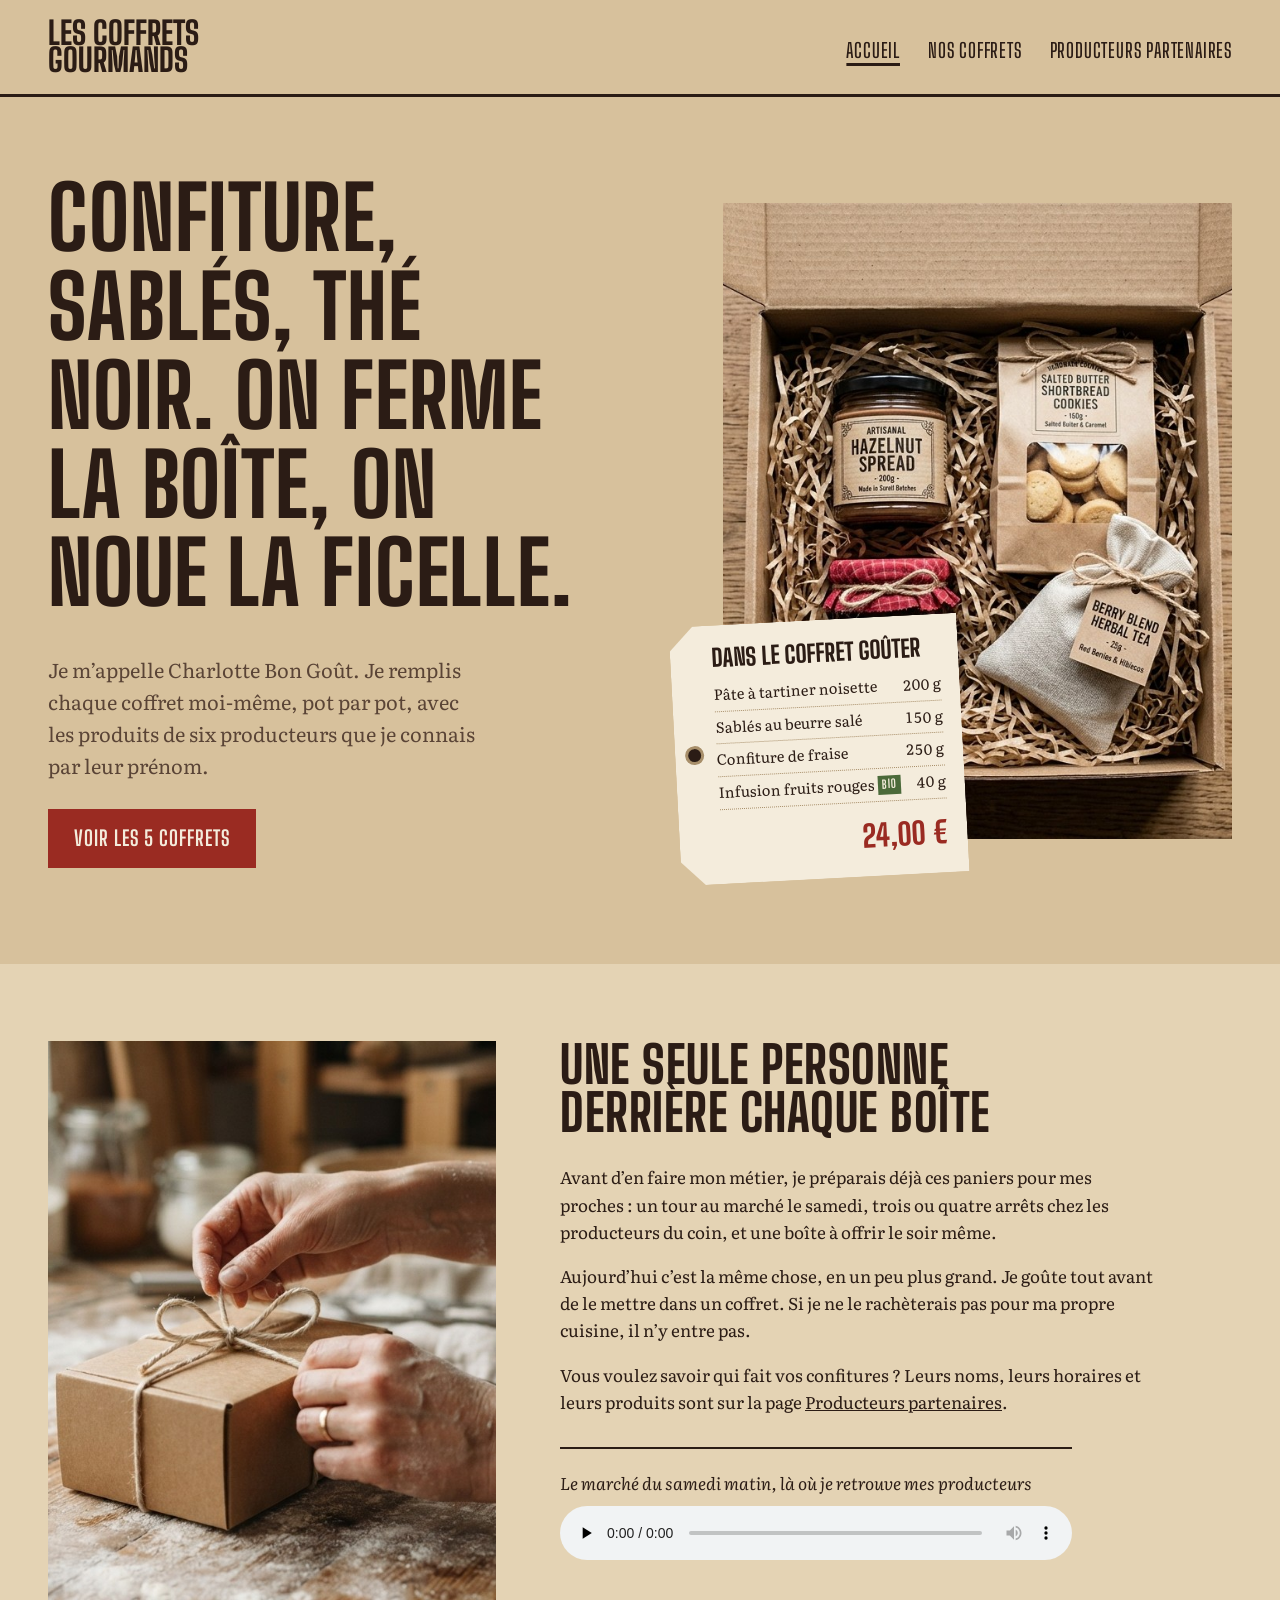
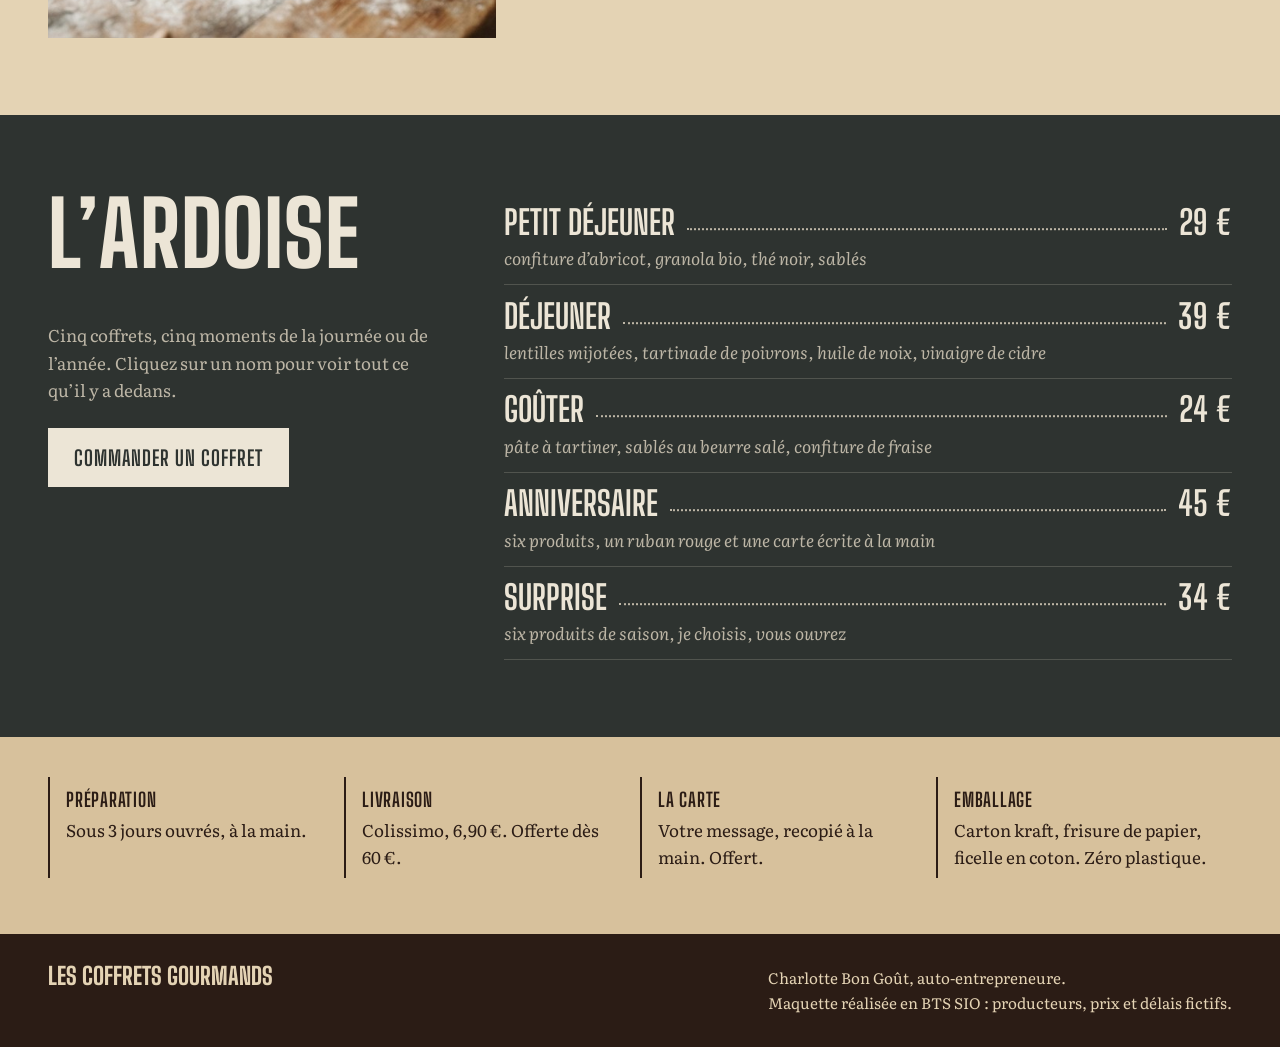
==== index.html @ 6a2af17c "Transforme le dépôt en projet Les Coffrets Gourmands Le site passe à la racine (prêt pour GitHub Pag" ====
<!DOCTYPE html>
<html lang="fr">
<head>
  <meta charset="UTF-8">
  <meta name="viewport" content="width=device-width, initial-scale=1.0">
  <title>Les Coffrets Gourmands | Coffrets composés à la main par Charlotte Bon Goût</title>
  <meta name="description" content="Cinq coffrets gourmands composés à la main&nbsp;: confitures, sablés, pâtes à tartiner, huiles, épices et thés de producteurs locaux.">
  <link rel="preload" href="polices/big-shoulders-display.woff2" as="font" type="font/woff2" crossorigin>
  <link rel="stylesheet" href="style.css">
</head>
<body>

  <header class="entete">
    <a class="marque" href="index.html">Les Coffrets<br>Gourmands</a>
    <nav>
      <ul>
        <li><a href="index.html" aria-current="page">Accueil</a></li>
        <li><a href="coffrets.html">Nos coffrets</a></li>
        <li><a href="producteurs.html">Producteurs partenaires</a></li>
      </ul>
    </nav>
  </header>

  <main>

    <section class="ouverture">
      <div>
        <h1>Confiture, sablés, thé noir. On ferme la boîte, on noue la ficelle.</h1>
        <p class="chapo">Je m’appelle Charlotte Bon Goût. Je remplis chaque coffret moi-même, pot par pot, avec les produits de six producteurs que je connais par leur prénom.</p>
        <a class="bouton" href="coffrets.html">Voir les 5 coffrets</a>
      </div>

      <figure class="ouverture-photo">
        <img src="images/coffret-gouter.jpg" alt="Coffret Goûter ouvert&nbsp;: pot de pâte à tartiner, sachet de sablés et pot de confiture de fraise calés dans de la frisure de papier kraft">
        <aside class="etiquette">
          <p class="etiquette-titre">Dans le Coffret Goûter</p>
          <ul>
            <li><span>Pâte à tartiner noisette</span><span>200 g</span></li>
            <li><span>Sablés au beurre salé</span><span>150 g</span></li>
            <li><span>Confiture de fraise</span><span>250 g</span></li>
            <li><span>Infusion fruits rouges <abbr class="bio" title="issu de l’agriculture biologique">bio</abbr></span><span>40 g</span></li>
          </ul>
          <p class="etiquette-prix">24,00&nbsp;€</p>
        </aside>
      </figure>
    </section>

    <section class="charlotte">
      <img src="images/charlotte-ficelle.jpg" alt="Les mains de Charlotte nouant une ficelle en coton autour d’une boîte en carton kraft">
      <div>
        <h2>Une seule personne derrière chaque boîte</h2>
        <p>Avant d’en faire mon métier, je préparais déjà ces paniers pour mes proches&nbsp;: un tour au marché le samedi, trois ou quatre arrêts chez les producteurs du coin, et une boîte à offrir le soir même.</p>
        <p>Aujourd’hui c’est la même chose, en un peu plus grand. Je goûte tout avant de le mettre dans un coffret. Si je ne le rachèterais pas pour ma propre cuisine, il n’y entre pas.</p>
        <p>Vous voulez savoir qui fait vos confitures&nbsp;? Leurs noms, leurs horaires et leurs produits sont sur la page <a href="producteurs.html">Producteurs partenaires</a>.</p>

        <figure class="son">
          <figcaption>Le marché du samedi matin, là où je retrouve mes producteurs</figcaption>
          <audio controls loop preload="none">
            <source src="audio/marche-samedi.mp3" type="audio/mpeg">
            Votre navigateur ne peut pas lire ce son.
          </audio>
        </figure>
      </div>
    </section>

    <section class="ardoise">
      <div>
        <h2>L’ardoise</h2>
        <p class="ardoise-intro">Cinq coffrets, cinq moments de la journée ou de l’année. Cliquez sur un nom pour voir tout ce qu’il y a dedans.</p>
        <a class="bouton bouton-clair" href="coffrets.html#commander">Commander un coffret</a>
      </div>
      <ul class="carte-prix">
        <li>
          <a href="coffrets.html#petit-dejeuner">
            <span class="nom">Petit Déjeuner</span><span class="points"></span><span class="prix">29&nbsp;€</span>
            <span class="detail">confiture d’abricot, granola bio, thé noir, sablés</span>
          </a>
        </li>
        <li>
          <a href="coffrets.html#dejeuner">
            <span class="nom">Déjeuner</span><span class="points"></span><span class="prix">39&nbsp;€</span>
            <span class="detail">lentilles mijotées, tartinade de poivrons, huile de noix, vinaigre de cidre</span>
          </a>
        </li>
        <li>
          <a href="coffrets.html#gouter">
            <span class="nom">Goûter</span><span class="points"></span><span class="prix">24&nbsp;€</span>
            <span class="detail">pâte à tartiner, sablés au beurre salé, confiture de fraise</span>
          </a>
        </li>
        <li>
          <a href="coffrets.html#anniversaire">
            <span class="nom">Anniversaire</span><span class="points"></span><span class="prix">45&nbsp;€</span>
            <span class="detail">six produits, un ruban rouge et une carte écrite à la main</span>
          </a>
        </li>
        <li>
          <a href="coffrets.html#surprise">
            <span class="nom">Surprise</span><span class="points"></span><span class="prix">34&nbsp;€</span>
            <span class="detail">six produits de saison, je choisis, vous ouvrez</span>
          </a>
        </li>
      </ul>
    </section>

    <dl class="pratique">
      <div>
        <dt>Préparation</dt>
        <dd>Sous 3 jours ouvrés, à la main.</dd>
      </div>
      <div>
        <dt>Livraison</dt>
        <dd>Colissimo, 6,90&nbsp;€. Offerte dès 60&nbsp;€.</dd>
      </div>
      <div>
        <dt>La carte</dt>
        <dd>Votre message, recopié à la main. Offert.</dd>
      </div>
      <div>
        <dt>Emballage</dt>
        <dd>Carton kraft, frisure de papier, ficelle en coton. Zéro plastique.</dd>
      </div>
    </dl>

  </main>

  <footer class="pied">
    <a class="marque" href="index.html">Les Coffrets Gourmands</a>
    <p>Charlotte Bon Goût, auto-entrepreneure.<br>Maquette réalisée en BTS SIO&nbsp;: producteurs, prix et délais fictifs.</p>
  </footer>

</body>
</html>
---- style.css ----
/* Les Coffrets Gourmands - feuille de style commune aux 3 pages */

/* Polices hébergées dans le dossier polices/ (licence SIL OFL, libres) */
@font-face {
  font-family: "Big Shoulders Display";
  src: url("polices/big-shoulders-display.woff2") format("woff2");
  font-weight: 100 900;
  font-display: swap;
}

@font-face {
  font-family: "Literata";
  src: url("polices/literata.woff2") format("woff2");
  font-weight: 200 900;
  font-style: normal;
  font-display: swap;
}

@font-face {
  font-family: "Literata";
  src: url("polices/literata-italique.woff2") format("woff2");
  font-weight: 200 900;
  font-style: italic;
  font-display: swap;
}

:root {
  --kraft: #d7c19c;
  --kraft-clair: #e4d3b4;
  --papier: #f4ecdc;
  --encre: #2b1c15;
  --encre-douce: #5a4436;
  --cire: #9a2b22;
  --cire-fonce: #7a1f18;
  --ardoise: #2e3330;
  --craie: #ece5d6;
  --craie-douce: #bdb6a6;
  --laurier: #4b6a3a;
  --ficelle: #a88f6a;

  --police-titre: "Big Shoulders Display", "Arial Narrow", sans-serif;
  --police-texte: "Literata", Georgia, serif;

  --marge: clamp(1rem, 4vw, 3rem);
}

* {
  box-sizing: border-box;
}

body {
  margin: 0;
  background-color: var(--kraft);
  color: var(--encre);
  font-family: var(--police-texte);
  font-size: 1.0625rem;
  line-height: 1.6;
}

img,
video {
  display: block;
  max-width: 100%;
}

h1,
h2,
h3 {
  font-family: var(--police-titre);
  font-weight: 800;
  line-height: 0.95;
  text-transform: uppercase;
  letter-spacing: 0.01em;
  margin: 0 0 0.5em;
  text-wrap: balance;
}

h2 {
  font-size: clamp(2rem, 4vw, 3.2rem);
}

p {
  margin: 0 0 1em;
}

a {
  color: inherit;
}

:focus-visible {
  outline: 3px solid var(--encre);
  outline-offset: 3px;
}

.bio {
  display: inline-block;
  padding: 0 0.4em;
  background-color: var(--laurier);
  color: var(--papier);
  font-family: var(--police-titre);
  font-weight: 700;
  font-size: 0.8em;
  text-transform: uppercase;
  letter-spacing: 0.06em;
  text-decoration: none;
  vertical-align: 0.1em;
}

/* Boutons : rouge cire, réservé aux actions */

.bouton,
button {
  display: inline-block;
  padding: 0.85rem 1.6rem 0.75rem;
  border: none;
  background-color: var(--cire);
  color: var(--papier);
  font-family: var(--police-titre);
  font-weight: 700;
  font-size: 1.3rem;
  text-transform: uppercase;
  letter-spacing: 0.05em;
  text-decoration: none;
  cursor: pointer;
}

.bouton:hover,
button:hover {
  background-color: var(--cire-fonce);
}

/* En-tête et navigation */

.entete {
  display: flex;
  flex-wrap: wrap;
  justify-content: space-between;
  align-items: flex-end;
  gap: 1rem 2rem;
  padding: 1.25rem var(--marge);
  border-bottom: 3px solid var(--encre);
}

.marque {
  font-family: var(--police-titre);
  font-weight: 800;
  font-size: 2rem;
  line-height: 0.85;
  text-transform: uppercase;
  text-decoration: none;
}

.entete ul {
  display: flex;
  flex-wrap: wrap;
  gap: 0.5rem 1.75rem;
  margin: 0;
  padding: 0;
  list-style: none;
}

.entete nav a {
  font-family: var(--police-titre);
  font-weight: 600;
  font-size: 1.25rem;
  text-transform: uppercase;
  letter-spacing: 0.04em;
  display: inline-block;
  padding: 0.5rem 0;
  text-decoration: none;
  text-underline-offset: 5px;
  text-decoration-thickness: 3px;
}

.entete nav a:hover,
.entete nav a[aria-current="page"] {
  text-decoration-line: underline;
}

/* Accueil : ouverture */

.ouverture {
  display: grid;
  grid-template-columns: 1.2fr 1fr;
  gap: clamp(2rem, 5vw, 5rem);
  align-items: center;
  padding: clamp(2.5rem, 6vw, 5rem) var(--marge) clamp(4rem, 8vw, 6rem);
}

.ouverture h1 {
  font-size: clamp(3rem, 6.8vw, 6.4rem);
  line-height: 1.02;
  margin-bottom: 0.4em;
}

.chapo {
  max-width: 36ch;
  font-size: 1.25rem;
  color: var(--encre-douce);
  margin-bottom: 1.75rem;
}

.ouverture-photo {
  position: relative;
  margin: 0;
}

.ouverture-photo img {
  width: 100%;
  aspect-ratio: 4 / 5;
  object-fit: cover;
}

/* L'étiquette kraft : la liste réelle de ce qu'il y a dans la boîte */

.etiquette {
  position: absolute;
  left: -3rem;
  bottom: -2.5rem;
  width: 18rem;
  padding: 1.3rem 1.2rem 1rem 2.6rem;
  background-color: var(--papier);
  transform: rotate(-3deg);
  clip-path: polygon(1.5rem 0, 100% 0, 100% 100%, 1.5rem 100%, 0 calc(100% - 1.5rem), 0 1.5rem);
}

.etiquette::before {
  content: "";
  position: absolute;
  left: 0.8rem;
  top: 50%;
  width: 0.8rem;
  height: 0.8rem;
  border-radius: 50%;
  background-color: var(--encre);
  box-shadow: 0 0 0 3px var(--ficelle);
  transform: translateY(-50%);
}

.etiquette-titre {
  font-family: var(--police-titre);
  font-weight: 800;
  font-size: 1.5rem;
  text-transform: uppercase;
  line-height: 1;
  margin-bottom: 0.6rem;
}

.etiquette ul {
  margin: 0 0 0.6rem;
  padding: 0;
  list-style: none;
  font-size: 0.92rem;
}

.etiquette li,
.contenu li {
  display: flex;
  align-items: baseline;
  gap: 0.5rem;
  padding: 0.25rem 0;
  border-bottom: 1px dotted var(--ficelle);
}

.etiquette li span:last-child,
.contenu li span:last-child {
  margin-left: auto;
  white-space: nowrap;
  font-variant-numeric: tabular-nums;
}

.etiquette-prix {
  margin: 0;
  text-align: right;
  font-family: var(--police-titre);
  font-weight: 800;
  font-size: 1.9rem;
  color: var(--cire);
}

/* Accueil : Charlotte */

.charlotte {
  display: grid;
  grid-template-columns: minmax(14rem, 0.8fr) 1.2fr;
  gap: clamp(2rem, 5vw, 5rem);
  align-items: start;
  padding: clamp(3rem, 6vw, 5rem) var(--marge);
  background-color: var(--kraft-clair);
}

.charlotte img {
  width: 100%;
  aspect-ratio: 3 / 4;
  object-fit: cover;
  object-position: 55% center;
}

.charlotte p {
  max-width: 60ch;
}

.son {
  margin: 2rem 0 0;
  padding-top: 1.25rem;
  border-top: 2px solid var(--encre);
  max-width: 32rem;
}

.son figcaption {
  font-style: italic;
  margin-bottom: 0.6rem;
}

.son audio {
  width: 100%;
}

/* Accueil : l'ardoise des prix */

.ardoise {
  display: grid;
  grid-template-columns: minmax(16rem, 0.7fr) 1.3fr;
  gap: 1rem clamp(2rem, 5vw, 5rem);
  align-items: start;
  padding: clamp(3rem, 6vw, 5rem) var(--marge);
  background-color: var(--ardoise);
  color: var(--craie);
}

.ardoise h2 {
  font-size: clamp(3rem, 7vw, 6rem);
}

.ardoise .bouton {
  margin-top: 0.5rem;
}

.ardoise :focus-visible {
  outline-color: var(--craie);
}

.ardoise-intro {
  max-width: 50ch;
  color: var(--craie-douce);
}

.carte-prix {
  margin: 0;
  padding: 0;
  list-style: none;
}

.carte-prix li {
  border-bottom: 1px solid rgba(236, 229, 214, 0.18);
}

.carte-prix a {
  display: grid;
  grid-template-columns: auto 1fr auto;
  align-items: baseline;
  gap: 0 0.75rem;
  padding: 0.9rem 0 0.8rem;
  text-decoration: none;
}

.carte-prix .nom,
.carte-prix .prix {
  font-family: var(--police-titre);
  font-weight: 700;
  font-size: clamp(1.5rem, 3vw, 2.1rem);
  text-transform: uppercase;
  line-height: 1;
}

.carte-prix .prix {
  color: var(--craie);
  font-variant-numeric: tabular-nums;
}

.carte-prix .points {
  border-bottom: 2px dotted var(--craie-douce);
  transform: translateY(-0.3rem);
}

.carte-prix .detail {
  grid-column: 1 / -1;
  margin-top: 0.3rem;
  font-style: italic;
  color: var(--craie-douce);
}

.carte-prix a:hover .nom {
  text-decoration: underline;
  text-decoration-thickness: 2px;
  text-underline-offset: 4px;
}

.bouton-clair {
  background-color: var(--craie);
  color: var(--ardoise);
}

.bouton-clair:hover {
  background-color: #fff;
}

/* Accueil : infos pratiques */

.pratique {
  display: grid;
  grid-template-columns: repeat(auto-fit, minmax(12rem, 1fr));
  gap: 0;
  margin: 0;
  padding: 2.5rem var(--marge);
}

.pratique div {
  padding: 0.5rem 1.5rem 0.5rem 0;
  border-left: 2px solid var(--encre);
  padding-left: 1rem;
  margin-bottom: 1rem;
}

.pratique dt {
  font-family: var(--police-titre);
  font-weight: 700;
  font-size: 1.2rem;
  text-transform: uppercase;
  letter-spacing: 0.04em;
}

.pratique dd {
  margin: 0;
}

/* Pages intérieures */

.intro-page {
  padding: clamp(2.5rem, 6vw, 4.5rem) var(--marge) 2rem;
}

.intro-page h1 {
  font-size: clamp(3.2rem, 9vw, 8rem);
  margin-bottom: 0.3em;
}

.intro-page p {
  max-width: 62ch;
  font-size: 1.15rem;
}

.intro-page + .tableau {
  padding-top: 1rem;
}

/* Nos coffrets : liste façon bon de colisage */

.liste-coffrets {
  padding: 0 var(--marge) 3rem;
}

.coffret {
  display: grid;
  grid-template-columns: 15rem 1fr 1.1fr;
  gap: 1.5rem clamp(1.5rem, 3vw, 3rem);
  align-items: start;
  padding: 2rem 0 2.25rem;
  border-top: 3px solid var(--encre);
  scroll-margin-top: 1rem;
}

.coffret img {
  width: 100%;
  aspect-ratio: 1;
  object-fit: cover;
}

.coffret h2 {
  font-size: clamp(2rem, 3.6vw, 3rem);
  margin-bottom: 0.35em;
}

.pour-qui {
  font-style: italic;
  color: var(--encre-douce);
}

.prix {
  font-family: var(--police-titre);
  font-weight: 800;
  font-size: 2.4rem;
  line-height: 1;
  color: var(--cire);
  font-variant-numeric: tabular-nums;
}

.contenu {
  margin: 0;
  padding: 0;
  list-style: none;
}

.contenu li {
  padding: 0.45rem 0;
}

.contenu .producteur {
  display: block;
  font-size: 0.85rem;
  color: var(--encre-douce);
}

.contenu li.hors-produit {
  font-style: italic;
  border-bottom: none;
}

/* Nos coffrets : vidéo */

.video {
  padding: clamp(3rem, 6vw, 5rem) var(--marge);
  background-color: var(--kraft-clair);
}

.video-cadre {
  display: grid;
  grid-template-columns: 2fr 1fr;
  gap: 2rem;
  align-items: end;
}

.video video {
  width: 100%;
  aspect-ratio: 16 / 9;
  background-color: var(--encre);
}

/* Tableaux */

.tableau {
  padding: clamp(3rem, 6vw, 4.5rem) var(--marge);
}

.defilement {
  overflow-x: auto;
}

table {
  width: 100%;
  min-width: 40rem;
  border-collapse: collapse;
  font-variant-numeric: tabular-nums;
}

caption {
  text-align: left;
  font-style: italic;
  margin-bottom: 1rem;
  color: var(--encre-douce);
}

th {
  font-family: var(--police-titre);
  font-weight: 700;
  font-size: 1.15rem;
  text-transform: uppercase;
  letter-spacing: 0.04em;
  text-align: left;
  vertical-align: bottom;
  padding: 0.6rem 1rem 0.6rem 0;
  border-bottom: 3px solid var(--encre);
}

td {
  padding: 0.85rem 1rem 0.85rem 0;
  border-bottom: 1px solid var(--ficelle);
  vertical-align: top;
}

tbody th {
  font-size: 1.35rem;
  line-height: 1.1;
  border-bottom: 1px solid var(--ficelle);
  vertical-align: top;
  padding-top: 0.85rem;
}

.nombre {
  text-align: right;
}

/* Nos coffrets : bon de commande */

.commande {
  padding: clamp(3rem, 6vw, 5rem) var(--marge);
  background-color: var(--encre);
}

.bon {
  max-width: 44rem;
  padding: clamp(1.5rem, 4vw, 2.75rem);
  background-color: var(--papier);
  border-top: 3px dashed var(--ficelle);
}

.bon h2 {
  margin-bottom: 0.3em;
}

.bon form {
  display: grid;
  grid-template-columns: 1fr 8rem;
  gap: 1.25rem 1.5rem;
  margin-top: 1.5rem;
}

.champ {
  display: flex;
  flex-direction: column;
}

.champ-large {
  grid-column: 1 / -1;
}

label {
  font-family: var(--police-titre);
  font-weight: 700;
  font-size: 1.1rem;
  text-transform: uppercase;
  letter-spacing: 0.04em;
  margin-bottom: 0.2rem;
}

input,
select,
textarea {
  padding: 0.45rem 0.2rem;
  border: none;
  border-bottom: 2px solid var(--encre);
  background-color: transparent;
  color: var(--encre);
  font-family: var(--police-texte);
  font-size: 1.05rem;
}

textarea {
  resize: vertical;
  border: 2px solid var(--encre);
  padding: 0.5rem;
}

.bon button {
  justify-self: start;
  grid-column: 1 / -1;
}

.note-bon {
  grid-column: 1 / -1;
  margin: 0;
  font-size: 0.9rem;
  color: var(--encre-douce);
}

/* Producteurs */

.atelier {
  display: grid;
  grid-template-columns: 1.3fr 1fr;
  gap: clamp(2rem, 5vw, 4rem);
  align-items: center;
  padding: clamp(3rem, 6vw, 5rem) var(--marge);
  background-color: var(--kraft-clair);
}

.atelier img {
  width: 100%;
  aspect-ratio: 3 / 2;
  object-fit: cover;
}

.atelier p {
  max-width: 55ch;
}

.chiffre {
  font-family: var(--police-titre);
  font-weight: 800;
  font-size: clamp(4rem, 10vw, 7.5rem);
  line-height: 0.85;
  color: var(--cire);
  margin-bottom: 0.2em;
}

/* Pied de page */

.pied {
  display: flex;
  flex-wrap: wrap;
  justify-content: space-between;
  gap: 1rem 2rem;
  padding: 2rem var(--marge);
  background-color: var(--encre);
  color: var(--kraft-clair);
  font-size: 0.95rem;
}

.pied :focus-visible {
  outline-color: var(--kraft-clair);
}

.pied p {
  margin: 0;
}

.pied .marque {
  font-size: 1.5rem;
}

/* Tablette et téléphone */

@media (max-width: 900px) {
  .coffret {
    grid-template-columns: 11rem 1fr;
  }

  .coffret .contenu {
    grid-column: 1 / -1;
  }

  .video-cadre {
    grid-template-columns: 1fr;
  }
}

@media (max-width: 720px) {
  .ouverture,
  .charlotte,
  .ardoise,
  .atelier {
    grid-template-columns: 1fr;
  }

  .etiquette {
    position: relative;
    left: auto;
    bottom: auto;
    width: auto;
    max-width: 20rem;
    margin: -3rem 0 0 1rem;
    transform: rotate(-2deg);
  }

  .charlotte img {
    aspect-ratio: 4 / 3;
  }

  .coffret {
    grid-template-columns: 1fr;
  }

  .coffret img {
    aspect-ratio: 3 / 2;
  }

  .bon form {
    grid-template-columns: 1fr;
  }
}
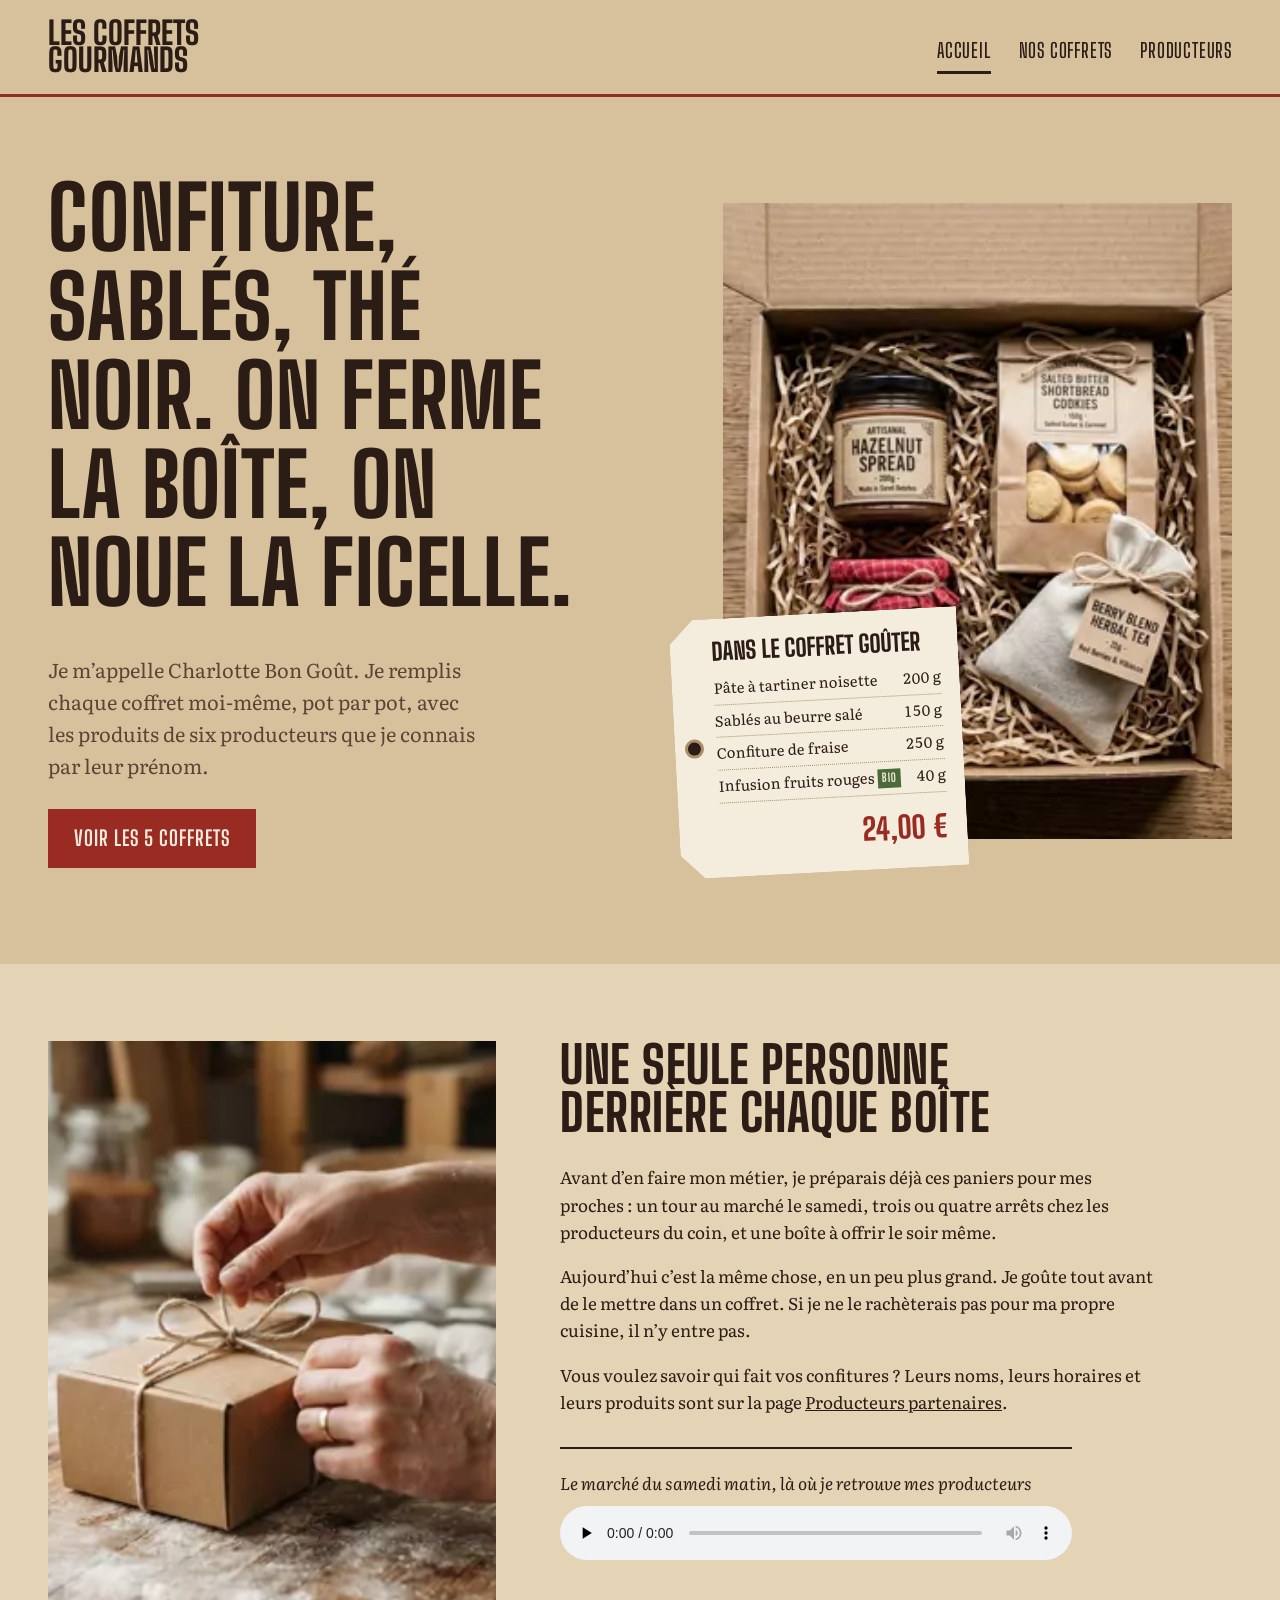
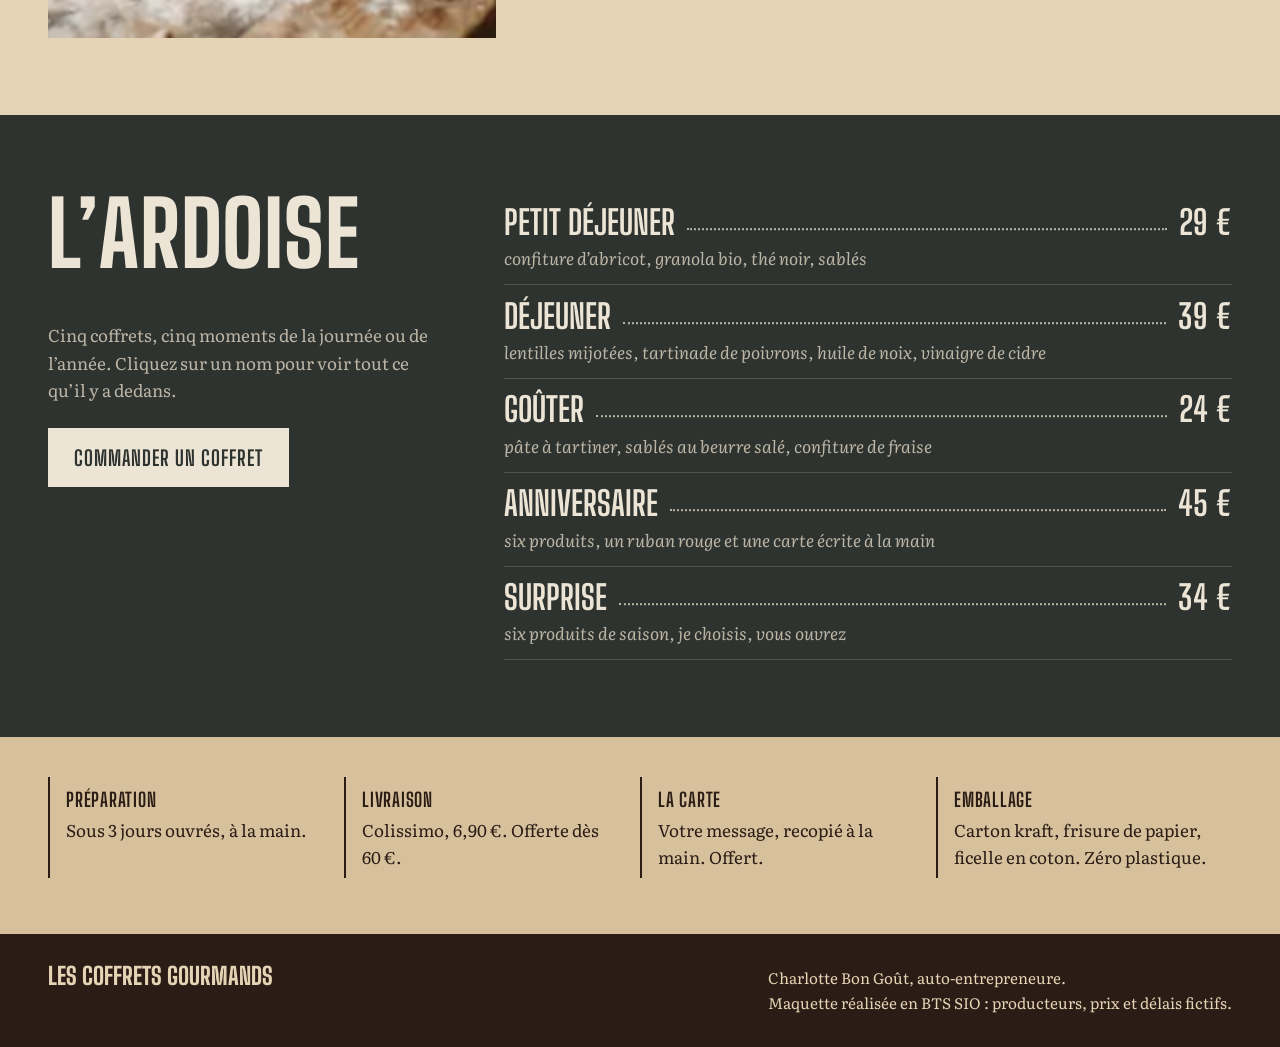
==== commit fd5a7af9: "Optimise le site pour mobile et ajoute les animations Mobile : photos en WebP en deux tailles (srcse" ====
--- a/index.html
+++ b/index.html
@@ -3,20 +3,23 @@
 <head>
   <meta charset="UTF-8">
   <meta name="viewport" content="width=device-width, initial-scale=1.0">
-  <title>Les Coffrets Gourmands | Coffrets composés à la main par Charlotte Bon Goût</title>
+  <title>Les Coffrets Gourmands | Coffrets composés à la main</title>
   <meta name="description" content="Cinq coffrets gourmands composés à la main&nbsp;: confitures, sablés, pâtes à tartiner, huiles, épices et thés de producteurs locaux.">
-  <link rel="preload" href="polices/big-shoulders-display.woff2" as="font" type="font/woff2" crossorigin>
-  <link rel="stylesheet" href="style.css">
+  <link rel="preload" href="assets/polices/big-shoulders-display.woff2" as="font" type="font/woff2" crossorigin>
+  <link rel="icon" href="assets/favicon.svg" type="image/svg+xml">
+  <meta name="theme-color" content="#d7c19c">
+  <link rel="stylesheet" href="assets/style.css">
+  <link rel="stylesheet" href="assets/animations.css">
 </head>
 <body>
 
   <header class="entete">
-    <a class="marque" href="index.html">Les Coffrets<br>Gourmands</a>
+    <a class="marque" href="index.html">Les Coffrets<br> Gourmands</a>
     <nav>
       <ul>
         <li><a href="index.html" aria-current="page">Accueil</a></li>
         <li><a href="coffrets.html">Nos coffrets</a></li>
-        <li><a href="producteurs.html">Producteurs partenaires</a></li>
+        <li><a href="producteurs.html">Producteurs</a></li>
       </ul>
     </nav>
   </header>
@@ -31,7 +34,7 @@
       </div>
 
       <figure class="ouverture-photo">
-        <img src="images/coffret-gouter.jpg" alt="Coffret Goûter ouvert&nbsp;: pot de pâte à tartiner, sachet de sablés et pot de confiture de fraise calés dans de la frisure de papier kraft">
+        <img src="assets/images/coffret-gouter-1280.webp" srcset="assets/images/coffret-gouter-640.webp 640w, assets/images/coffret-gouter-1280.webp 1280w" sizes="(max-width: 720px) 100vw, 45vw" width="1280" height="698" fetchpriority="high" decoding="async" alt="Coffret Goûter ouvert&nbsp;: pot de pâte à tartiner, sachet de sablés et pot de confiture de fraise calés dans de la frisure de papier kraft">
         <aside class="etiquette">
           <p class="etiquette-titre">Dans le Coffret Goûter</p>
           <ul>
@@ -46,7 +49,7 @@
     </section>
 
     <section class="charlotte">
-      <img src="images/charlotte-ficelle.jpg" alt="Les mains de Charlotte nouant une ficelle en coton autour d’une boîte en carton kraft">
+      <img src="assets/images/charlotte-ficelle-1280.webp" srcset="assets/images/charlotte-ficelle-640.webp 640w, assets/images/charlotte-ficelle-1280.webp 1280w" sizes="(max-width: 720px) 100vw, 40vw" width="1280" height="698" loading="lazy" decoding="async" alt="Les mains de Charlotte nouant une ficelle en coton autour d’une boîte en carton kraft">
       <div>
         <h2>Une seule personne derrière chaque boîte</h2>
         <p>Avant d’en faire mon métier, je préparais déjà ces paniers pour mes proches&nbsp;: un tour au marché le samedi, trois ou quatre arrêts chez les producteurs du coin, et une boîte à offrir le soir même.</p>
@@ -56,7 +59,7 @@
         <figure class="son">
           <figcaption>Le marché du samedi matin, là où je retrouve mes producteurs</figcaption>
           <audio controls loop preload="none">
-            <source src="audio/marche-samedi.mp3" type="audio/mpeg">
+            <source src="assets/audio/marche-samedi.mp3" type="audio/mpeg">
             Votre navigateur ne peut pas lire ce son.
           </audio>
         </figure>
--- a/assets/style.css
+++ b/assets/style.css
@@ -0,0 +1,825 @@
+/* Les Coffrets Gourmands - feuille de style commune aux 3 pages */
+
+/* Polices hébergées dans le dossier polices/ (licence SIL OFL, libres) */
+@font-face {
+  font-family: "Big Shoulders Display";
+  src: url("polices/big-shoulders-display.woff2") format("woff2");
+  font-weight: 100 900;
+  font-display: swap;
+}
+
+@font-face {
+  font-family: "Literata";
+  src: url("polices/literata.woff2") format("woff2");
+  font-weight: 200 900;
+  font-style: normal;
+  font-display: swap;
+}
+
+@font-face {
+  font-family: "Literata";
+  src: url("polices/literata-italique.woff2") format("woff2");
+  font-weight: 200 900;
+  font-style: italic;
+  font-display: swap;
+}
+
+:root {
+  --kraft: #d7c19c;
+  --kraft-clair: #e4d3b4;
+  --papier: #f4ecdc;
+  --encre: #2b1c15;
+  --encre-douce: #5a4436;
+  --cire: #9a2b22;
+  --cire-fonce: #7a1f18;
+  --ardoise: #2e3330;
+  --craie: #ece5d6;
+  --craie-douce: #bdb6a6;
+  --laurier: #4b6a3a;
+  --ficelle: #a88f6a;
+
+  --police-titre: "Big Shoulders Display", "Arial Narrow", sans-serif;
+  --police-texte: "Literata", Georgia, serif;
+
+  --marge: clamp(1rem, 4vw, 3rem);
+}
+
+* {
+  box-sizing: border-box;
+}
+
+body {
+  display: flex;
+  flex-direction: column;
+  min-height: 100vh;
+  margin: 0;
+  background-color: var(--kraft);
+  color: var(--encre);
+  font-family: var(--police-texte);
+  font-size: 1.0625rem;
+  line-height: 1.6;
+}
+
+main {
+  flex: 1;
+  min-width: 0;
+  overflow-x: clip;
+}
+
+img,
+video {
+  display: block;
+  max-width: 100%;
+  height: auto;
+}
+
+h1,
+h2,
+h3 {
+  font-family: var(--police-titre);
+  font-weight: 800;
+  line-height: 0.95;
+  text-transform: uppercase;
+  letter-spacing: 0.01em;
+  margin: 0 0 0.5em;
+  text-wrap: balance;
+}
+
+h2 {
+  font-size: clamp(2rem, 4vw, 3.2rem);
+}
+
+p {
+  margin: 0 0 1em;
+}
+
+a {
+  color: inherit;
+}
+
+:focus-visible {
+  outline: 3px solid var(--encre);
+  outline-offset: 3px;
+}
+
+.bio {
+  display: inline-block;
+  padding: 0 0.4em;
+  background-color: var(--laurier);
+  color: var(--papier);
+  font-family: var(--police-titre);
+  font-weight: 700;
+  font-size: 0.8em;
+  text-transform: uppercase;
+  letter-spacing: 0.06em;
+  text-decoration: none;
+  vertical-align: 0.1em;
+}
+
+/* Boutons : rouge cire, réservé aux actions */
+
+.bouton,
+button {
+  display: inline-block;
+  padding: 0.85rem 1.6rem 0.75rem;
+  border: none;
+  background-color: var(--cire);
+  color: var(--papier);
+  font-family: var(--police-titre);
+  font-weight: 700;
+  font-size: 1.3rem;
+  text-transform: uppercase;
+  letter-spacing: 0.05em;
+  text-decoration: none;
+  cursor: pointer;
+}
+
+.bouton:hover,
+button:hover {
+  background-color: var(--cire-fonce);
+}
+
+/* En-tête et navigation */
+
+.entete {
+  position: sticky;
+  top: 0;
+  z-index: 10;
+  background-color: var(--kraft);
+  display: flex;
+  flex-wrap: wrap;
+  justify-content: space-between;
+  align-items: flex-end;
+  gap: 1rem 2rem;
+  padding: 1.25rem var(--marge);
+  border-bottom: 3px solid var(--encre);
+}
+
+.marque {
+  font-family: var(--police-titre);
+  font-weight: 800;
+  font-size: 2rem;
+  line-height: 0.85;
+  text-transform: uppercase;
+  text-decoration: none;
+}
+
+.entete ul {
+  display: flex;
+  flex-wrap: wrap;
+  gap: 0.5rem 1.75rem;
+  margin: 0;
+  padding: 0;
+  list-style: none;
+}
+
+.entete nav a {
+  font-family: var(--police-titre);
+  font-weight: 600;
+  font-size: 1.25rem;
+  text-transform: uppercase;
+  letter-spacing: 0.04em;
+  display: inline-block;
+  padding: 0.5rem 0;
+  text-decoration: none;
+  background: linear-gradient(currentColor, currentColor) left bottom / 0 3px no-repeat;
+}
+
+.entete nav a:hover,
+.entete nav a[aria-current="page"] {
+  background-size: 100% 3px;
+}
+
+[id] {
+  scroll-margin-top: 7rem;
+}
+
+/* Accueil : ouverture */
+
+.ouverture {
+  display: grid;
+  grid-template-columns: 1.2fr 1fr;
+  gap: clamp(2rem, 5vw, 5rem);
+  align-items: center;
+  padding: clamp(2.5rem, 6vw, 5rem) var(--marge) clamp(4rem, 8vw, 6rem);
+}
+
+.ouverture h1 {
+  font-size: clamp(3rem, 6.8vw, 6.4rem);
+  line-height: 1.02;
+  margin-bottom: 0.4em;
+}
+
+.chapo {
+  max-width: 36ch;
+  font-size: 1.25rem;
+  color: var(--encre-douce);
+  margin-bottom: 1.75rem;
+}
+
+.ouverture-photo {
+  position: relative;
+  margin: 0;
+}
+
+.ouverture-photo img {
+  width: 100%;
+  aspect-ratio: 4 / 5;
+  object-fit: cover;
+}
+
+/* L'étiquette kraft : la liste réelle de ce qu'il y a dans la boîte */
+
+.etiquette {
+  position: absolute;
+  left: -3rem;
+  bottom: -2.5rem;
+  width: 18rem;
+  padding: 1.3rem 1.2rem 1rem 2.6rem;
+  background-color: var(--papier);
+  transform: rotate(var(--inclinaison, -3deg));
+  clip-path: polygon(1.5rem 0, 100% 0, 100% 100%, 1.5rem 100%, 0 calc(100% - 1.5rem), 0 1.5rem);
+}
+
+.etiquette::before {
+  content: "";
+  position: absolute;
+  left: 0.8rem;
+  top: 50%;
+  width: 0.8rem;
+  height: 0.8rem;
+  border-radius: 50%;
+  background-color: var(--encre);
+  box-shadow: 0 0 0 3px var(--ficelle);
+  transform: translateY(-50%);
+}
+
+.etiquette-titre {
+  font-family: var(--police-titre);
+  font-weight: 800;
+  font-size: 1.5rem;
+  text-transform: uppercase;
+  line-height: 1;
+  margin-bottom: 0.6rem;
+}
+
+.etiquette ul {
+  margin: 0 0 0.6rem;
+  padding: 0;
+  list-style: none;
+  font-size: 0.92rem;
+}
+
+.etiquette li,
+.contenu li {
+  display: flex;
+  align-items: baseline;
+  gap: 0.5rem;
+  padding: 0.25rem 0;
+  border-bottom: 1px dotted var(--ficelle);
+}
+
+.etiquette li span:last-child,
+.contenu li span:last-child {
+  margin-left: auto;
+  white-space: nowrap;
+  font-variant-numeric: tabular-nums;
+}
+
+.etiquette-prix {
+  margin: 0;
+  text-align: right;
+  font-family: var(--police-titre);
+  font-weight: 800;
+  font-size: 1.9rem;
+  color: var(--cire);
+}
+
+/* Accueil : Charlotte */
+
+.charlotte {
+  display: grid;
+  grid-template-columns: minmax(14rem, 0.8fr) 1.2fr;
+  gap: clamp(2rem, 5vw, 5rem);
+  align-items: start;
+  padding: clamp(3rem, 6vw, 5rem) var(--marge);
+  background-color: var(--kraft-clair);
+}
+
+.charlotte img {
+  width: 100%;
+  aspect-ratio: 3 / 4;
+  object-fit: cover;
+  object-position: 55% center;
+}
+
+.charlotte p {
+  max-width: 60ch;
+}
+
+.son {
+  margin: 2rem 0 0;
+  padding-top: 1.25rem;
+  border-top: 2px solid var(--encre);
+  max-width: 32rem;
+}
+
+.son figcaption {
+  font-style: italic;
+  margin-bottom: 0.6rem;
+}
+
+.son audio {
+  width: 100%;
+}
+
+/* Accueil : l'ardoise des prix */
+
+.ardoise {
+  display: grid;
+  grid-template-columns: minmax(16rem, 0.7fr) 1.3fr;
+  gap: 1rem clamp(2rem, 5vw, 5rem);
+  align-items: start;
+  padding: clamp(3rem, 6vw, 5rem) var(--marge);
+  background-color: var(--ardoise);
+  color: var(--craie);
+}
+
+.ardoise h2 {
+  font-size: clamp(3rem, 7vw, 6rem);
+}
+
+.ardoise .bouton {
+  margin-top: 0.5rem;
+}
+
+.ardoise :focus-visible {
+  outline-color: var(--craie);
+}
+
+.ardoise-intro {
+  max-width: 50ch;
+  color: var(--craie-douce);
+}
+
+.carte-prix {
+  margin: 0;
+  padding: 0;
+  list-style: none;
+}
+
+.carte-prix li {
+  border-bottom: 1px solid rgba(236, 229, 214, 0.18);
+}
+
+.carte-prix a {
+  display: grid;
+  grid-template-columns: auto 1fr auto;
+  align-items: baseline;
+  gap: 0 0.75rem;
+  padding: 0.9rem 0 0.8rem;
+  text-decoration: none;
+}
+
+.carte-prix .nom,
+.carte-prix .prix {
+  font-family: var(--police-titre);
+  font-weight: 700;
+  font-size: clamp(1.5rem, 3vw, 2.1rem);
+  text-transform: uppercase;
+  line-height: 1;
+}
+
+.carte-prix .prix {
+  color: var(--craie);
+  font-variant-numeric: tabular-nums;
+}
+
+.carte-prix .points {
+  border-bottom: 2px dotted var(--craie-douce);
+  transform: translateY(-0.3rem);
+}
+
+.carte-prix .detail {
+  grid-column: 1 / -1;
+  margin-top: 0.3rem;
+  font-style: italic;
+  color: var(--craie-douce);
+}
+
+.carte-prix a:hover .nom {
+  text-decoration: underline;
+  text-decoration-thickness: 2px;
+  text-underline-offset: 4px;
+}
+
+.bouton-clair {
+  background-color: var(--craie);
+  color: var(--ardoise);
+}
+
+.bouton-clair:hover {
+  background-color: #fff;
+}
+
+/* Accueil : infos pratiques */
+
+.pratique {
+  display: grid;
+  grid-template-columns: repeat(auto-fit, minmax(12rem, 1fr));
+  gap: 0;
+  margin: 0;
+  padding: 2.5rem var(--marge);
+}
+
+.pratique div {
+  padding: 0.5rem 1.5rem 0.5rem 0;
+  border-left: 2px solid var(--encre);
+  padding-left: 1rem;
+  margin-bottom: 1rem;
+}
+
+.pratique dt {
+  font-family: var(--police-titre);
+  font-weight: 700;
+  font-size: 1.2rem;
+  text-transform: uppercase;
+  letter-spacing: 0.04em;
+}
+
+.pratique dd {
+  margin: 0;
+}
+
+/* Pages intérieures */
+
+.intro-page {
+  padding: clamp(2.5rem, 6vw, 4.5rem) var(--marge) 2rem;
+}
+
+.intro-page h1 {
+  font-size: clamp(3.2rem, 9vw, 8rem);
+  margin-bottom: 0.3em;
+}
+
+.intro-page p {
+  max-width: 62ch;
+  font-size: 1.15rem;
+}
+
+.intro-page + .tableau {
+  padding-top: 1rem;
+}
+
+.cachet {
+  display: block;
+  width: clamp(88px, 16vw, 140px);
+  height: auto;
+  margin-bottom: 1.5rem;
+}
+
+/* Nos coffrets : liste façon bon de colisage */
+
+.liste-coffrets {
+  padding: 0 var(--marge) 3rem;
+}
+
+.coffret {
+  display: grid;
+  grid-template-columns: 15rem 1fr 1.1fr;
+  gap: 1.5rem clamp(1.5rem, 3vw, 3rem);
+  align-items: start;
+  padding: 2rem 0 2.25rem;
+  border-top: 3px solid var(--encre);
+}
+
+.coffret img {
+  width: 100%;
+  aspect-ratio: 1;
+  object-fit: cover;
+}
+
+.coffret h2 {
+  font-size: clamp(2rem, 3.6vw, 3rem);
+  margin-bottom: 0.35em;
+}
+
+.pour-qui {
+  font-style: italic;
+  color: var(--encre-douce);
+}
+
+.prix {
+  font-family: var(--police-titre);
+  font-weight: 800;
+  font-size: 2.4rem;
+  line-height: 1;
+  color: var(--cire);
+  font-variant-numeric: tabular-nums;
+}
+
+.contenu {
+  margin: 0;
+  padding: 0;
+  list-style: none;
+}
+
+.contenu li {
+  padding: 0.45rem 0;
+}
+
+.contenu .producteur {
+  display: block;
+  font-size: 0.85rem;
+  color: var(--encre-douce);
+}
+
+.contenu li.hors-produit {
+  font-style: italic;
+  border-bottom: none;
+}
+
+/* Nos coffrets : vidéo */
+
+.video {
+  padding: clamp(3rem, 6vw, 5rem) var(--marge);
+  background-color: var(--kraft-clair);
+}
+
+.video-cadre {
+  display: grid;
+  grid-template-columns: 2fr 1fr;
+  gap: 2rem;
+  align-items: end;
+}
+
+.video video {
+  width: 100%;
+  aspect-ratio: 16 / 9;
+  background-color: var(--encre);
+}
+
+/* Tableaux */
+
+.tableau {
+  padding: clamp(3rem, 6vw, 4.5rem) var(--marge);
+}
+
+.defilement {
+  overflow-x: auto;
+}
+
+table {
+  width: 100%;
+  min-width: 40rem;
+  border-collapse: collapse;
+  font-variant-numeric: tabular-nums;
+}
+
+caption {
+  text-align: left;
+  font-style: italic;
+  margin-bottom: 1rem;
+  color: var(--encre-douce);
+}
+
+th {
+  font-family: var(--police-titre);
+  font-weight: 700;
+  font-size: 1.15rem;
+  text-transform: uppercase;
+  letter-spacing: 0.04em;
+  text-align: left;
+  vertical-align: bottom;
+  padding: 0.6rem 1rem 0.6rem 0;
+  border-bottom: 3px solid var(--encre);
+}
+
+td {
+  padding: 0.85rem 1rem 0.85rem 0;
+  border-bottom: 1px solid var(--ficelle);
+  vertical-align: top;
+}
+
+tbody th {
+  font-size: 1.35rem;
+  line-height: 1.1;
+  border-bottom: 1px solid var(--ficelle);
+  vertical-align: top;
+  padding-top: 0.85rem;
+}
+
+.nombre {
+  text-align: right;
+}
+
+/* Nos coffrets : bon de commande */
+
+.commande {
+  padding: clamp(3rem, 6vw, 5rem) var(--marge);
+  background-color: var(--encre);
+}
+
+.bon {
+  max-width: 44rem;
+  padding: clamp(1.5rem, 4vw, 2.75rem);
+  background-color: var(--papier);
+  border-top: 3px dashed var(--ficelle);
+}
+
+.bon h2 {
+  margin-bottom: 0.3em;
+}
+
+.bon form {
+  display: grid;
+  grid-template-columns: 1fr 8rem;
+  gap: 1.25rem 1.5rem;
+  margin-top: 1.5rem;
+}
+
+.champ {
+  display: flex;
+  flex-direction: column;
+}
+
+.champ-large {
+  grid-column: 1 / -1;
+}
+
+label {
+  font-family: var(--police-titre);
+  font-weight: 700;
+  font-size: 1.1rem;
+  text-transform: uppercase;
+  letter-spacing: 0.04em;
+  margin-bottom: 0.2rem;
+}
+
+input:focus,
+select:focus,
+textarea:focus {
+  border-color: var(--cire);
+}
+
+tbody tr:hover {
+  background-color: rgba(255, 255, 255, 0.3);
+}
+
+input,
+select,
+textarea {
+  padding: 0.45rem 0.2rem;
+  border: none;
+  border-bottom: 2px solid var(--encre);
+  background-color: transparent;
+  color: var(--encre);
+  font-family: var(--police-texte);
+  font-size: 1.05rem;
+}
+
+textarea {
+  resize: vertical;
+  border: 2px solid var(--encre);
+  padding: 0.5rem;
+}
+
+.bon button {
+  justify-self: start;
+  grid-column: 1 / -1;
+}
+
+.note-bon {
+  grid-column: 1 / -1;
+  margin: 0;
+  font-size: 0.9rem;
+  color: var(--encre-douce);
+}
+
+/* Producteurs */
+
+.atelier {
+  display: grid;
+  grid-template-columns: 1.3fr 1fr;
+  gap: clamp(2rem, 5vw, 4rem);
+  align-items: center;
+  padding: clamp(3rem, 6vw, 5rem) var(--marge);
+  background-color: var(--kraft-clair);
+}
+
+.atelier img {
+  width: 100%;
+  aspect-ratio: 3 / 2;
+  object-fit: cover;
+}
+
+.atelier p {
+  max-width: 55ch;
+}
+
+.chiffre {
+  font-family: var(--police-titre);
+  font-weight: 800;
+  font-size: clamp(4rem, 10vw, 7.5rem);
+  line-height: 0.85;
+  color: var(--cire);
+  margin-bottom: 0.2em;
+}
+
+/* Pied de page */
+
+.pied {
+  display: flex;
+  flex-wrap: wrap;
+  justify-content: space-between;
+  gap: 1rem 2rem;
+  padding: 2rem var(--marge);
+  background-color: var(--encre);
+  color: var(--kraft-clair);
+  font-size: 0.95rem;
+}
+
+.pied :focus-visible {
+  outline-color: var(--kraft-clair);
+}
+
+.pied p {
+  margin: 0;
+}
+
+.pied .marque {
+  font-size: 1.5rem;
+}
+
+/* Tablette et téléphone */
+
+@media (max-width: 900px) {
+  .coffret {
+    grid-template-columns: 11rem 1fr;
+  }
+
+  .coffret .contenu {
+    grid-column: 1 / -1;
+  }
+
+  .video-cadre {
+    grid-template-columns: 1fr;
+  }
+}
+
+@media (max-width: 720px) {
+  .entete {
+    padding: 0.6rem var(--marge) 0.2rem;
+    gap: 0 1rem;
+  }
+
+  .marque {
+    font-size: 1.4rem;
+  }
+
+  .entete .marque br {
+    display: none;
+  }
+
+  .entete ul {
+    gap: 0 1.1rem;
+  }
+
+  .entete nav a {
+    font-size: 1.1rem;
+    padding: 0.45rem 0;
+  }
+
+  .ouverture,
+  .charlotte,
+  .ardoise,
+  .atelier {
+    grid-template-columns: 1fr;
+  }
+
+  .etiquette {
+    position: relative;
+    left: auto;
+    bottom: auto;
+    width: auto;
+    max-width: 20rem;
+    margin: -3rem 0 0 1rem;
+    --inclinaison: -2deg;
+  }
+
+  .charlotte img {
+    aspect-ratio: 4 / 3;
+  }
+
+  .coffret {
+    grid-template-columns: 1fr;
+  }
+
+  .coffret img {
+    aspect-ratio: 3 / 2;
+  }
+
+  .bon form {
+    grid-template-columns: 1fr;
+  }
+}
--- a/assets/animations.css
+++ b/assets/animations.css
@@ -0,0 +1,234 @@
+/* Les Coffrets Gourmands - animations
+   Tout est désactivé si l'appareil demande de réduire les animations.
+   On n'anime que transform, opacity et clip-path : fluide même sur un téléphone. */
+
+@media (prefers-reduced-motion: no-preference) {
+
+  html {
+    scroll-behavior: smooth;
+  }
+
+  /* 1. Passage d'une page à l'autre : l'en-tête reste en place, le contenu glisse */
+
+  @view-transition {
+    navigation: auto;
+  }
+
+  .entete {
+    view-transition-name: entete;
+  }
+
+  ::view-transition-old(root) {
+    animation: 180ms cubic-bezier(0.7, 0, 0.84, 0) both page-sort;
+  }
+
+  ::view-transition-new(root) {
+    animation: 450ms cubic-bezier(0.16, 1, 0.3, 1) both page-entre;
+  }
+
+  @keyframes page-sort {
+    to { opacity: 0; transform: translateY(-8px); }
+  }
+
+  @keyframes page-entre {
+    from { opacity: 0; transform: translateY(16px); }
+  }
+
+  /* 2. Arrivée sur une page : le titre sort de la boîte, le reste suit */
+
+  .ouverture h1,
+  .intro-page h1 {
+    animation: surgit 850ms cubic-bezier(0.16, 1, 0.3, 1) backwards;
+  }
+
+  .ouverture .chapo,
+  .intro-page p {
+    animation: apparait 650ms cubic-bezier(0.16, 1, 0.3, 1) 200ms backwards;
+  }
+
+  .ouverture .bouton,
+  .intro-page .bouton {
+    animation: apparait 650ms cubic-bezier(0.16, 1, 0.3, 1) 320ms backwards;
+  }
+
+  /* la photo s'ouvre comme un couvercle */
+  .ouverture-photo img {
+    animation: couvercle 1s cubic-bezier(0.65, 0, 0.35, 1) 150ms backwards;
+  }
+
+  @keyframes surgit {
+    from { clip-path: inset(0 0 100% 0); transform: translateY(0.4em); }
+    to { clip-path: inset(0); transform: none; }
+  }
+
+  @keyframes apparait {
+    from { opacity: 0; transform: translateY(12px); }
+  }
+
+  @keyframes couvercle {
+    from { clip-path: inset(0 0 100% 0); }
+    to { clip-path: inset(0); }
+  }
+
+  /* 3. Moment signature : l'étiquette tombe et se balance au bout de sa ficelle */
+
+  .etiquette {
+    transform-origin: 1.2rem 50%;
+    animation: balance 1.7s cubic-bezier(0.33, 1, 0.68, 1) 800ms backwards;
+  }
+
+  @keyframes balance {
+    0%   { opacity: 0; transform: translateY(-40px) rotate(26deg); }
+    22%  { opacity: 1; transform: translateY(0) rotate(-13deg); }
+    42%  { transform: rotate(7deg); }
+    60%  { transform: rotate(-8deg); }
+    76%  { transform: rotate(-1deg); }
+    89%  { transform: rotate(-4.5deg); }
+    100% { transform: rotate(var(--inclinaison, -3deg)); }
+  }
+
+  /* 4. Cachet de cire sur la page de confirmation : on scelle la commande */
+
+  .cachet {
+    animation: scelle 750ms 250ms backwards;
+  }
+
+  @keyframes scelle {
+    0%   { opacity: 0; transform: scale(2.6) rotate(-30deg); animation-timing-function: cubic-bezier(0.7, 0, 0.84, 0); }
+    55%  { opacity: 1; transform: scale(0.9) rotate(4deg); animation-timing-function: cubic-bezier(0.16, 1, 0.3, 1); }
+    78%  { transform: scale(1.05) rotate(-2deg); }
+    100% { transform: scale(1) rotate(0); }
+  }
+
+  /* 5. Réactions au toucher et au survol */
+
+  .bouton,
+  button {
+    transition: transform 160ms cubic-bezier(0.16, 1, 0.3, 1), background-color 160ms;
+  }
+
+  .bouton:active,
+  button:active {
+    transform: translateY(1px) scale(0.97);
+    transition-duration: 60ms;
+  }
+
+  .entete nav a {
+    transition: background-size 280ms cubic-bezier(0.16, 1, 0.3, 1);
+  }
+
+  input,
+  select,
+  textarea {
+    transition: border-color 200ms;
+  }
+
+  tbody tr {
+    transition: background-color 200ms;
+  }
+
+  @media (hover: hover) {
+    .bouton:hover,
+    button:hover {
+      transform: translateY(-2px);
+    }
+
+    .etiquette:hover {
+      animation: oscille 1.2s cubic-bezier(0.33, 1, 0.68, 1);
+    }
+
+    .coffret img {
+      transition: transform 350ms cubic-bezier(0.16, 1, 0.3, 1);
+    }
+
+    .coffret:hover img {
+      transform: rotate(-1.5deg) scale(1.03);
+    }
+  }
+
+  @keyframes oscille {
+    0%   { transform: rotate(var(--inclinaison, -3deg)); }
+    25%  { transform: rotate(5deg); }
+    50%  { transform: rotate(-7deg); }
+    75%  { transform: rotate(-1deg); }
+    100% { transform: rotate(var(--inclinaison, -3deg)); }
+  }
+
+  /* 6. Au fil du défilement (navigateurs récents ; ailleurs, tout reste visible et immobile) */
+
+  @supports (animation-timeline: scroll()) {
+
+    /* fil rouge sous l'en-tête : la progression dans la page */
+    .entete::after {
+      content: "";
+      position: absolute;
+      left: 0;
+      right: 0;
+      bottom: -3px;
+      height: 3px;
+      background-color: var(--cire);
+      transform-origin: 0 50%;
+      animation: fil linear both;
+      animation-timeline: scroll(root block);
+    }
+
+    @keyframes fil {
+      from { transform: scaleX(0); }
+      to { transform: scaleX(1); }
+    }
+  }
+
+  @supports (animation-timeline: view()) {
+
+    /* les photos se déballent en entrant dans l'écran */
+    .coffret img,
+    .charlotte img,
+    .atelier img {
+      animation: deballe linear both;
+      animation-timeline: view();
+      animation-range: entry 0% cover 35%;
+    }
+
+    @keyframes deballe {
+      from { clip-path: inset(0 0 100% 0); scale: 1.08; }
+      to { clip-path: inset(0); scale: 1; }
+    }
+
+    /* l'ardoise s'écrit à la craie, ligne après ligne */
+    .carte-prix li {
+      animation: craie linear both;
+      animation-timeline: view();
+      animation-range: entry 10% cover 30%;
+    }
+
+    .carte-prix .points {
+      transform-origin: left center;
+      animation: pointilles linear both;
+      animation-timeline: view();
+      animation-range: entry 20% cover 40%;
+    }
+
+    @keyframes craie {
+      from { opacity: 0; translate: -14px 0; }
+      to { opacity: 1; translate: 0 0; }
+    }
+
+    @keyframes pointilles {
+      from { scale: 0 1; }
+      to { scale: 1 1; }
+    }
+
+    /* « 3 kg » arrive comme un coup de tampon */
+    .chiffre {
+      animation: tampon linear both;
+      animation-timeline: view();
+      animation-range: entry 40% cover 40%;
+    }
+
+    @keyframes tampon {
+      0%   { opacity: 0; scale: 1.9; rotate: -9deg; }
+      65%  { opacity: 1; scale: 0.93; rotate: 1deg; }
+      100% { opacity: 1; scale: 1; rotate: 0deg; }
+    }
+  }
+}
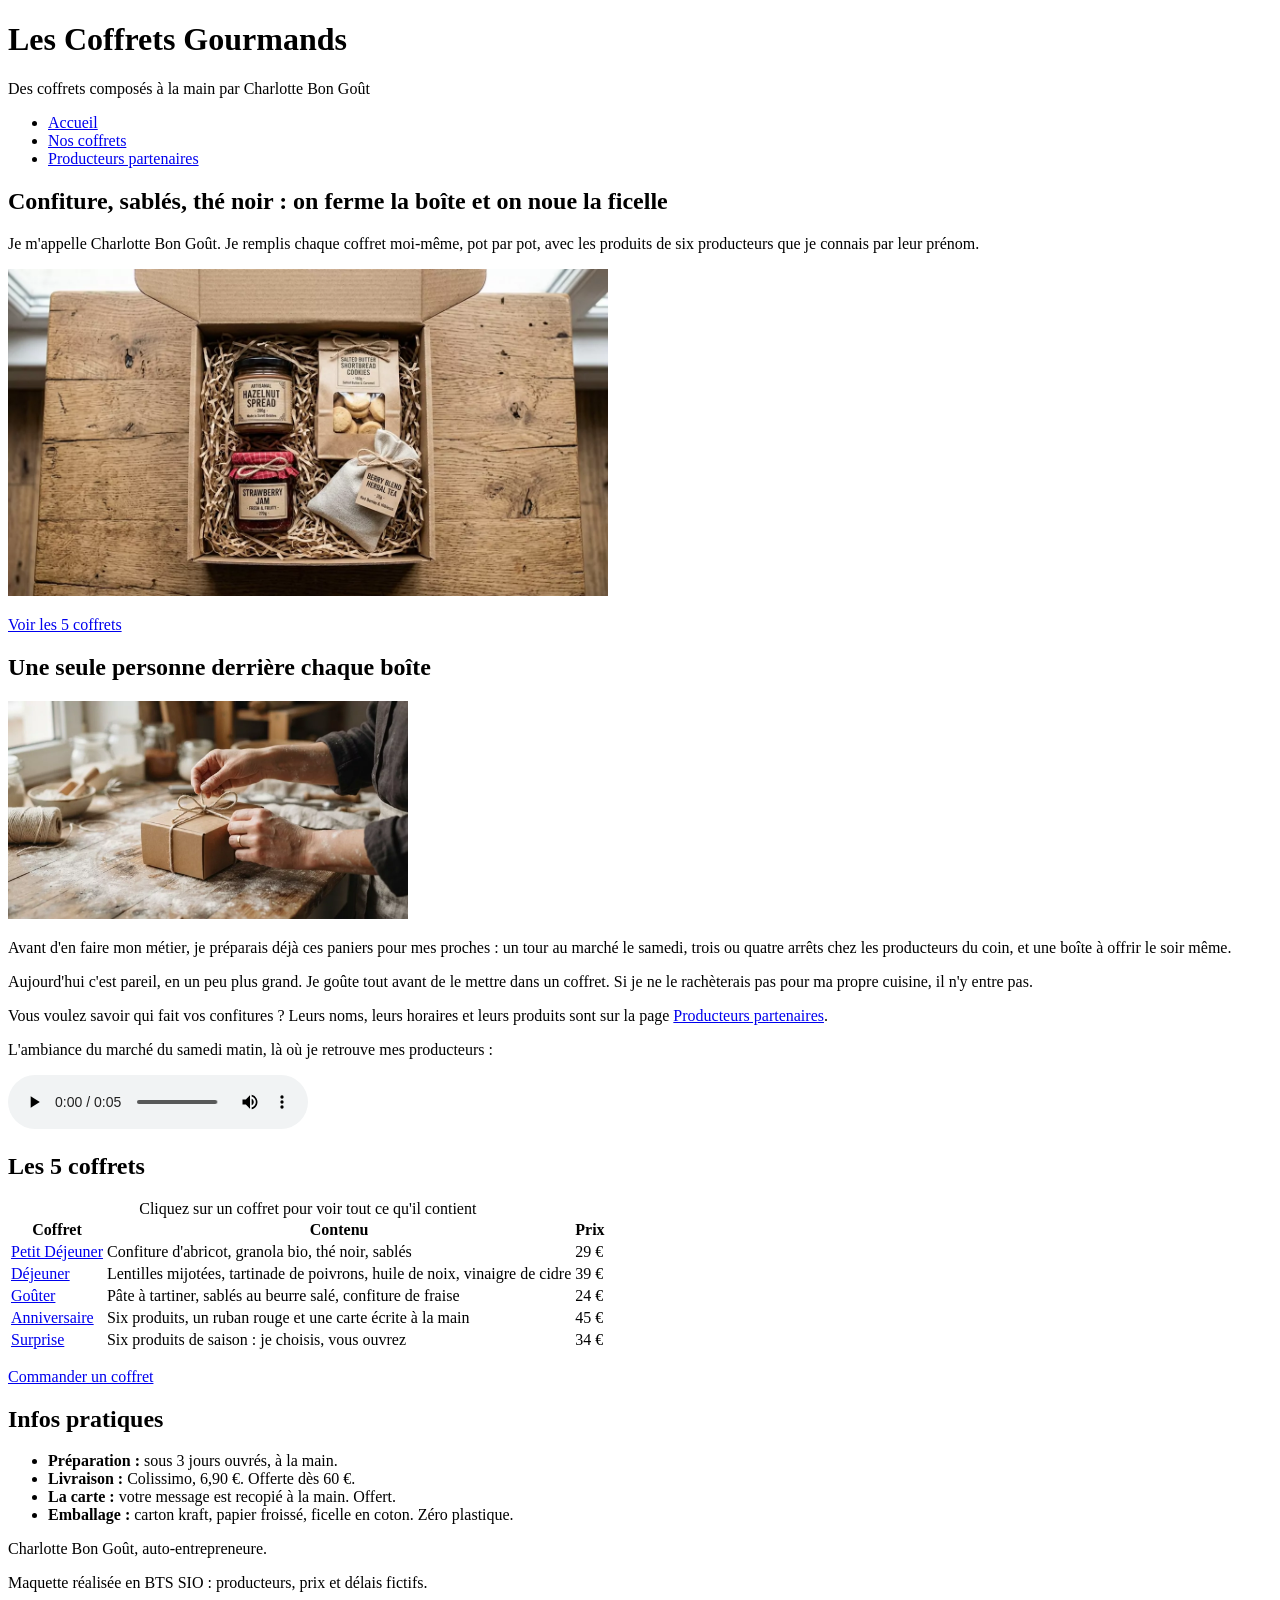
==== commit f5a14948: "Site en HTML seul, sans CSS Retrait de la feuille de style, des animations et des polices. Les pages" ====
--- a/index.html
+++ b/index.html
@@ -3,133 +3,121 @@
 <head>
   <meta charset="UTF-8">
   <meta name="viewport" content="width=device-width, initial-scale=1.0">
-  <title>Les Coffrets Gourmands | Coffrets composés à la main</title>
-  <meta name="description" content="Cinq coffrets gourmands composés à la main&nbsp;: confitures, sablés, pâtes à tartiner, huiles, épices et thés de producteurs locaux.">
-  <link rel="preload" href="assets/polices/big-shoulders-display.woff2" as="font" type="font/woff2" crossorigin>
-  <link rel="icon" href="assets/favicon.svg" type="image/svg+xml">
-  <meta name="theme-color" content="#d7c19c">
-  <link rel="stylesheet" href="assets/style.css">
-  <link rel="stylesheet" href="assets/animations.css">
+  <meta name="description" content="Coffrets gourmands composés à la main par Charlotte Bon Goût : confitures, biscuits, épices, thés et produits bio de producteurs locaux.">
+  <title>Les Coffrets Gourmands - Accueil</title>
+  <link rel="icon" href="images/favicon.svg">
 </head>
 <body>
 
-  <header class="entete">
-    <a class="marque" href="index.html">Les Coffrets<br> Gourmands</a>
+  <!-- En-tête et menu (les mêmes sur toutes les pages) -->
+  <header>
+    <h1>Les Coffrets Gourmands</h1>
+    <p>Des coffrets composés à la main par Charlotte Bon Goût</p>
     <nav>
       <ul>
-        <li><a href="index.html" aria-current="page">Accueil</a></li>
+        <li><a href="index.html">Accueil</a></li>
         <li><a href="coffrets.html">Nos coffrets</a></li>
-        <li><a href="producteurs.html">Producteurs</a></li>
+        <li><a href="producteurs.html">Producteurs partenaires</a></li>
       </ul>
     </nav>
   </header>
 
   <main>
 
-    <section class="ouverture">
-      <div>
-        <h1>Confiture, sablés, thé noir. On ferme la boîte, on noue la ficelle.</h1>
-        <p class="chapo">Je m’appelle Charlotte Bon Goût. Je remplis chaque coffret moi-même, pot par pot, avec les produits de six producteurs que je connais par leur prénom.</p>
-        <a class="bouton" href="coffrets.html">Voir les 5 coffrets</a>
-      </div>
-
-      <figure class="ouverture-photo">
-        <img src="assets/images/coffret-gouter-1280.webp" srcset="assets/images/coffret-gouter-640.webp 640w, assets/images/coffret-gouter-1280.webp 1280w" sizes="(max-width: 720px) 100vw, 45vw" width="1280" height="698" fetchpriority="high" decoding="async" alt="Coffret Goûter ouvert&nbsp;: pot de pâte à tartiner, sachet de sablés et pot de confiture de fraise calés dans de la frisure de papier kraft">
-        <aside class="etiquette">
-          <p class="etiquette-titre">Dans le Coffret Goûter</p>
-          <ul>
-            <li><span>Pâte à tartiner noisette</span><span>200 g</span></li>
-            <li><span>Sablés au beurre salé</span><span>150 g</span></li>
-            <li><span>Confiture de fraise</span><span>250 g</span></li>
-            <li><span>Infusion fruits rouges <abbr class="bio" title="issu de l’agriculture biologique">bio</abbr></span><span>40 g</span></li>
-          </ul>
-          <p class="etiquette-prix">24,00&nbsp;€</p>
-        </aside>
-      </figure>
+    <!-- Présentation -->
+    <section>
+      <h2>Confiture, sablés, thé noir : on ferme la boîte et on noue la ficelle</h2>
+      <p>
+        Je m'appelle Charlotte Bon Goût. Je remplis chaque coffret moi-même, pot par pot,
+        avec les produits de six producteurs que je connais par leur prénom.
+      </p>
+      <img src="images/coffret-gouter.webp" alt="Coffret Goûter ouvert : pâte à tartiner, sablés, confiture de fraise et infusion" width="600">
+      <p><a href="coffrets.html">Voir les 5 coffrets</a></p>
     </section>
 
-    <section class="charlotte">
-      <img src="assets/images/charlotte-ficelle-1280.webp" srcset="assets/images/charlotte-ficelle-640.webp 640w, assets/images/charlotte-ficelle-1280.webp 1280w" sizes="(max-width: 720px) 100vw, 40vw" width="1280" height="698" loading="lazy" decoding="async" alt="Les mains de Charlotte nouant une ficelle en coton autour d’une boîte en carton kraft">
-      <div>
-        <h2>Une seule personne derrière chaque boîte</h2>
-        <p>Avant d’en faire mon métier, je préparais déjà ces paniers pour mes proches&nbsp;: un tour au marché le samedi, trois ou quatre arrêts chez les producteurs du coin, et une boîte à offrir le soir même.</p>
-        <p>Aujourd’hui c’est la même chose, en un peu plus grand. Je goûte tout avant de le mettre dans un coffret. Si je ne le rachèterais pas pour ma propre cuisine, il n’y entre pas.</p>
-        <p>Vous voulez savoir qui fait vos confitures&nbsp;? Leurs noms, leurs horaires et leurs produits sont sur la page <a href="producteurs.html">Producteurs partenaires</a>.</p>
+    <!-- Qui est Charlotte -->
+    <section>
+      <h2>Une seule personne derrière chaque boîte</h2>
+      <img src="images/charlotte-ficelle.webp" alt="Charlotte noue une ficelle autour d'une boîte en carton kraft" width="400">
+      <p>
+        Avant d'en faire mon métier, je préparais déjà ces paniers pour mes proches : un tour au
+        marché le samedi, trois ou quatre arrêts chez les producteurs du coin, et une boîte à offrir
+        le soir même.
+      </p>
+      <p>
+        Aujourd'hui c'est pareil, en un peu plus grand. Je goûte tout avant de le mettre dans un
+        coffret. Si je ne le rachèterais pas pour ma propre cuisine, il n'y entre pas.
+      </p>
+      <p>
+        Vous voulez savoir qui fait vos confitures ? Leurs noms, leurs horaires et leurs produits
+        sont sur la page <a href="producteurs.html">Producteurs partenaires</a>.
+      </p>
 
-        <figure class="son">
-          <figcaption>Le marché du samedi matin, là où je retrouve mes producteurs</figcaption>
-          <audio controls loop preload="none">
-            <source src="assets/audio/marche-samedi.mp3" type="audio/mpeg">
-            Votre navigateur ne peut pas lire ce son.
-          </audio>
-        </figure>
-      </div>
+      <p>L'ambiance du marché du samedi matin, là où je retrouve mes producteurs :</p>
+      <audio controls src="audio/marche-samedi.mp3">
+        Votre navigateur ne peut pas lire ce son.
+      </audio>
     </section>
 
-    <section class="ardoise">
-      <div>
-        <h2>L’ardoise</h2>
-        <p class="ardoise-intro">Cinq coffrets, cinq moments de la journée ou de l’année. Cliquez sur un nom pour voir tout ce qu’il y a dedans.</p>
-        <a class="bouton bouton-clair" href="coffrets.html#commander">Commander un coffret</a>
-      </div>
-      <ul class="carte-prix">
-        <li>
-          <a href="coffrets.html#petit-dejeuner">
-            <span class="nom">Petit Déjeuner</span><span class="points"></span><span class="prix">29&nbsp;€</span>
-            <span class="detail">confiture d’abricot, granola bio, thé noir, sablés</span>
-          </a>
-        </li>
-        <li>
-          <a href="coffrets.html#dejeuner">
-            <span class="nom">Déjeuner</span><span class="points"></span><span class="prix">39&nbsp;€</span>
-            <span class="detail">lentilles mijotées, tartinade de poivrons, huile de noix, vinaigre de cidre</span>
-          </a>
-        </li>
-        <li>
-          <a href="coffrets.html#gouter">
-            <span class="nom">Goûter</span><span class="points"></span><span class="prix">24&nbsp;€</span>
-            <span class="detail">pâte à tartiner, sablés au beurre salé, confiture de fraise</span>
-          </a>
-        </li>
-        <li>
-          <a href="coffrets.html#anniversaire">
-            <span class="nom">Anniversaire</span><span class="points"></span><span class="prix">45&nbsp;€</span>
-            <span class="detail">six produits, un ruban rouge et une carte écrite à la main</span>
-          </a>
-        </li>
-        <li>
-          <a href="coffrets.html#surprise">
-            <span class="nom">Surprise</span><span class="points"></span><span class="prix">34&nbsp;€</span>
-            <span class="detail">six produits de saison, je choisis, vous ouvrez</span>
-          </a>
-        </li>
+    <!-- Prix des coffrets -->
+    <section>
+      <h2>Les 5 coffrets</h2>
+      <table>
+        <caption>Cliquez sur un coffret pour voir tout ce qu'il contient</caption>
+        <thead>
+          <tr>
+            <th scope="col">Coffret</th>
+            <th scope="col">Contenu</th>
+            <th scope="col">Prix</th>
+          </tr>
+        </thead>
+        <tbody>
+          <tr>
+            <td><a href="coffrets.html#petit-dejeuner">Petit Déjeuner</a></td>
+            <td>Confiture d'abricot, granola bio, thé noir, sablés</td>
+            <td>29 €</td>
+          </tr>
+          <tr>
+            <td><a href="coffrets.html#dejeuner">Déjeuner</a></td>
+            <td>Lentilles mijotées, tartinade de poivrons, huile de noix, vinaigre de cidre</td>
+            <td>39 €</td>
+          </tr>
+          <tr>
+            <td><a href="coffrets.html#gouter">Goûter</a></td>
+            <td>Pâte à tartiner, sablés au beurre salé, confiture de fraise</td>
+            <td>24 €</td>
+          </tr>
+          <tr>
+            <td><a href="coffrets.html#anniversaire">Anniversaire</a></td>
+            <td>Six produits, un ruban rouge et une carte écrite à la main</td>
+            <td>45 €</td>
+          </tr>
+          <tr>
+            <td><a href="coffrets.html#surprise">Surprise</a></td>
+            <td>Six produits de saison : je choisis, vous ouvrez</td>
+            <td>34 €</td>
+          </tr>
+        </tbody>
+      </table>
+      <p><a href="coffrets.html#commander">Commander un coffret</a></p>
+    </section>
+
+    <!-- Informations pratiques -->
+    <section>
+      <h2>Infos pratiques</h2>
+      <ul>
+        <li><strong>Préparation :</strong> sous 3 jours ouvrés, à la main.</li>
+        <li><strong>Livraison :</strong> Colissimo, 6,90 €. Offerte dès 60 €.</li>
+        <li><strong>La carte :</strong> votre message est recopié à la main. Offert.</li>
+        <li><strong>Emballage :</strong> carton kraft, papier froissé, ficelle en coton. Zéro plastique.</li>
       </ul>
     </section>
 
-    <dl class="pratique">
-      <div>
-        <dt>Préparation</dt>
-        <dd>Sous 3 jours ouvrés, à la main.</dd>
-      </div>
-      <div>
-        <dt>Livraison</dt>
-        <dd>Colissimo, 6,90&nbsp;€. Offerte dès 60&nbsp;€.</dd>
-      </div>
-      <div>
-        <dt>La carte</dt>
-        <dd>Votre message, recopié à la main. Offert.</dd>
-      </div>
-      <div>
-        <dt>Emballage</dt>
-        <dd>Carton kraft, frisure de papier, ficelle en coton. Zéro plastique.</dd>
-      </div>
-    </dl>
-
   </main>
 
-  <footer class="pied">
-    <a class="marque" href="index.html">Les Coffrets Gourmands</a>
-    <p>Charlotte Bon Goût, auto-entrepreneure.<br>Maquette réalisée en BTS SIO&nbsp;: producteurs, prix et délais fictifs.</p>
+  <footer>
+    <p>Charlotte Bon Goût, auto-entrepreneure.</p>
+    <p>Maquette réalisée en BTS SIO : producteurs, prix et délais fictifs.</p>
   </footer>
 
 </body>
